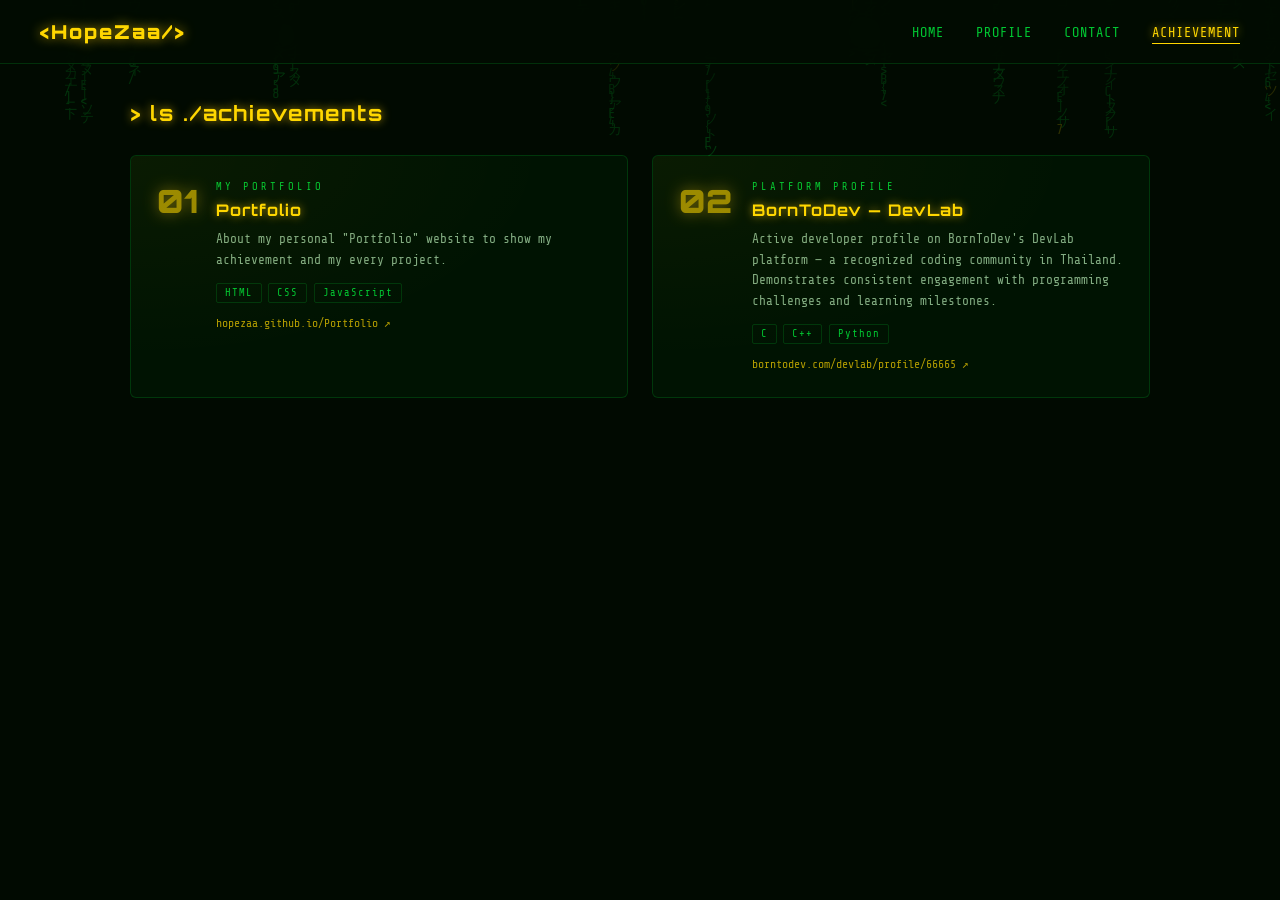
==== achievement.html @ ed98d441 "add" ====
<!DOCTYPE html>
<html lang="en">
<head>
  <meta charset="UTF-8">
  <meta name="viewport" content="width=device-width, initial-scale=1.0">
  <title>HopeZaa | Achievement</title>
  <link rel="stylesheet" href="style.css">
</head>
<body>
  <canvas id="matrix"></canvas>

  <nav>
    <div class="logo">&lt;HopeZaa/&gt;</div>
    <ul>
      <li><a href="index.html">Home</a></li>
      <li><a href="profile.html">Profile</a></li>
      <li><a href="contact.html">Contact</a></li>
      <li><a href="achievement.html" class="active">Achievement</a></li>
    </ul>
  </nav>

  <main class="page achievement-page">
    <h2 class="section-title">&gt; ls ./achievements</h2>
    <div class="achievement-grid">

      <a href="https://hopezaa.github.io/Portfolio/" target="_blank" class="achievement-card">
        <div class="ach-badge">01</div>
        <div class="ach-content">
          <div class="ach-tag">MY PORTFOLIO</div>
          <h3 class="ach-title">Portfolio</h3>
          <p class="ach-desc">About my personal "Portfolio" website to show my achievement and my every project.</p>
          <div class="ach-meta">
            <span class="ach-tech">HTML</span>
            <span class="ach-tech">CSS</span>
            <span class="ach-tech">JavaScript</span>
          </div>
          <div class="ach-link">hopezaa.github.io/Portfolio <span>↗</span></div>
        </div>
        <div class="ach-glow"></div>
      </a>

      <a href="https://www.borntodev.com/devlab/profile/66665" target="_blank" class="achievement-card">
        <div class="ach-badge">02</div>
        <div class="ach-content">
          <div class="ach-tag">PLATFORM PROFILE</div>
          <h3 class="ach-title">BornToDev — DevLab</h3>
          <p class="ach-desc">Active developer profile on BornToDev's DevLab platform — a recognized coding community in Thailand. Demonstrates consistent engagement with programming challenges and learning milestones.</p>
          <div class="ach-meta">
            <span class="ach-tech">C</span>
            <span class="ach-tech">C++</span>
            <span class="ach-tech">Python</span>
          </div>
          <div class="ach-link">borntodev.com/devlab/profile/66665 <span>↗</span></div>
        </div>
        <div class="ach-glow"></div>
      </a>

    </div>
  </main>

  <script src="matrix.js"></script>
</body>
</html>
---- style.css ----
@import url('https://fonts.googleapis.com/css2?family=Share+Tech+Mono&family=Orbitron:wght@400;700;900&display=swap');

*, *::before, *::after { box-sizing: border-box; margin: 0; padding: 0; }

:root {
  --green: #00ff41;
  --green-dim: #00c832;
  --green-dark: #003b00;
  --gold: #ffd700;
  --gold-dim: #b8960c;
  --bg: #020c02;
  --surface: rgba(0, 255, 65, 0.04);
  --border: rgba(0, 255, 65, 0.15);
  --text: #c8ffc8;
}

html, body {
  height: 100%;
  background: var(--bg);
  color: var(--text);
  font-family: 'Share Tech Mono', monospace;
  overflow-x: hidden;
}

#matrix {
  position: fixed;
  top: 0; left: 0;
  width: 100%; height: 100%;
  z-index: 0;
  opacity: 0.18;
}

/* NAV */
nav {
  position: fixed;
  top: 0; left: 0; right: 0;
  z-index: 100;
  display: flex;
  align-items: center;
  justify-content: space-between;
  padding: 0 2.5rem;
  height: 64px;
  background: rgba(2, 12, 2, 0.85);
  backdrop-filter: blur(12px);
  border-bottom: 1px solid var(--border);
}

.logo {
  font-family: 'Orbitron', monospace;
  font-weight: 900;
  font-size: 1.2rem;
  color: var(--gold);
  text-shadow: 0 0 12px var(--gold-dim);
  letter-spacing: 2px;
}

nav ul {
  list-style: none;
  display: flex;
  gap: 2rem;
}

nav a {
  text-decoration: none;
  color: var(--green-dim);
  font-size: 0.85rem;
  letter-spacing: 1px;
  text-transform: uppercase;
  transition: color 0.2s, text-shadow 0.2s;
  position: relative;
}

nav a::after {
  content: '';
  position: absolute;
  bottom: -4px; left: 0;
  width: 0; height: 1px;
  background: var(--gold);
  transition: width 0.3s;
}

nav a:hover, nav a.active {
  color: var(--gold);
  text-shadow: 0 0 8px var(--gold-dim);
}

nav a:hover::after, nav a.active::after { width: 100%; }

/* PAGES */
.page {
  position: relative;
  z-index: 10;
  min-height: 100vh;
  padding: 100px 2.5rem 3rem;
  max-width: 1100px;
  margin: 0 auto;
}

/* HOME */
.glitch-wrapper { margin-bottom: 0.5rem; }

.glitch {
  font-family: 'Orbitron', monospace;
  font-weight: 900;
  font-size: clamp(2rem, 5vw, 3.5rem);
  color: var(--green);
  text-shadow: 0 0 20px var(--green), 0 0 40px var(--green-dark);
  position: relative;
  display: inline-block;
  letter-spacing: 4px;
}

.glitch::before, .glitch::after {
  content: attr(data-text);
  position: absolute;
  top: 0; left: 0;
  width: 100%;
}

.glitch::before {
  color: var(--gold);
  animation: glitch1 3s infinite;
  clip-path: polygon(0 0, 100% 0, 100% 35%, 0 35%);
  opacity: 0.7;
}

.glitch::after {
  color: #00ffff;
  animation: glitch2 3s infinite;
  clip-path: polygon(0 65%, 100% 65%, 100% 100%, 0 100%);
  opacity: 0.5;
}

@keyframes glitch1 {
  0%, 90%, 100% { transform: translate(0); }
  92% { transform: translate(-3px, 1px); }
  94% { transform: translate(3px, -1px); }
  96% { transform: translate(-2px, 2px); }
}

@keyframes glitch2 {
  0%, 88%, 100% { transform: translate(0); }
  90% { transform: translate(3px, -2px); }
  93% { transform: translate(-3px, 1px); }
  96% { transform: translate(2px, -1px); }
}

.subtitle {
  color: var(--gold);
  font-size: 1.1rem;
  margin-bottom: 3rem;
  letter-spacing: 2px;
  text-shadow: 0 0 8px var(--gold-dim);
}

.skills-grid {
  display: grid;
  grid-template-columns: repeat(auto-fit, minmax(240px, 1fr));
  gap: 1.2rem;
  margin-bottom: 2.5rem;
}

.skill-card {
  background: var(--surface);
  border: 1px solid var(--border);
  border-radius: 4px;
  padding: 1.4rem;
  transition: border-color 0.3s, box-shadow 0.3s, transform 0.3s;
  position: relative;
  overflow: hidden;
}

.skill-card::before {
  content: '';
  position: absolute;
  top: 0; left: 0;
  width: 3px; height: 100%;
  background: linear-gradient(to bottom, var(--gold), var(--green));
}

.skill-card:hover {
  border-color: var(--gold);
  box-shadow: 0 0 20px rgba(255, 215, 0, 0.1);
  transform: translateY(-3px);
}

.skill-icon {
  font-family: 'Orbitron', monospace;
  font-size: 1.4rem;
  color: var(--gold);
  margin-bottom: 0.6rem;
  text-shadow: 0 0 10px var(--gold-dim);
}

.skill-card h3 {
  font-size: 0.82rem;
  color: var(--text);
  margin-bottom: 0.8rem;
  line-height: 1.4;
  letter-spacing: 0.5px;
}

.skill-bar {
  height: 3px;
  background: var(--green-dark);
  border-radius: 2px;
  overflow: hidden;
}

.skill-fill {
  height: 100%;
  width: var(--w);
  background: linear-gradient(to right, var(--green), var(--gold));
  box-shadow: 0 0 8px var(--green);
  animation: fillBar 1.5s ease-out forwards;
  transform-origin: left;
}

@keyframes fillBar {
  from { width: 0; }
  to { width: var(--w); }
}

/* TERMINAL */
.terminal-box {
  background: rgba(0, 0, 0, 0.7);
  border: 1px solid var(--border);
  border-radius: 6px;
  overflow: hidden;
  max-width: 600px;
}

.terminal-header {
  background: rgba(0, 255, 65, 0.06);
  padding: 0.5rem 1rem;
  display: flex;
  align-items: center;
  gap: 0.4rem;
  border-bottom: 1px solid var(--border);
}

.dot {
  width: 10px; height: 10px;
  border-radius: 50%;
  display: inline-block;
}
.dot.red { background: #ff5f57; }
.dot.yellow { background: #febc2e; }
.dot.green { background: #28c840; }

.terminal-title {
  margin-left: auto;
  font-size: 0.7rem;
  color: rgba(200, 255, 200, 0.4);
}

.terminal-body {
  padding: 1rem 1.2rem;
  font-size: 0.9rem;
}

.prompt { color: var(--gold); }
.cmd { color: var(--green); }

.cursor {
  color: var(--green);
  animation: blink 1s step-end infinite;
}

@keyframes blink { 50% { opacity: 0; } }

/* PROFILE */
.profile-container {
  display: flex;
  gap: 3rem;
  align-items: flex-start;
  flex-wrap: wrap;
}

.profile-left {
  display: flex;
  flex-direction: column;
  align-items: center;
  gap: 1.5rem;
  flex-shrink: 0;
}

.avatar-frame {
  position: relative;
  width: 200px; height: 200px;
}

.avatar-frame img {
  width: 100%; height: 100%;
  object-fit: cover;
  border-radius: 4px;
  border: 2px solid var(--gold);
  filter: saturate(0.8) contrast(1.1);
  position: relative;
  z-index: 1;
}

.avatar-glow {
  position: absolute;
  inset: -6px;
  border-radius: 6px;
  background: transparent;
  box-shadow: 0 0 30px rgba(255, 215, 0, 0.3), 0 0 60px rgba(0, 255, 65, 0.15);
  z-index: 0;
}

.motto-box {
  background: var(--surface);
  border: 1px solid var(--gold);
  border-radius: 4px;
  padding: 1rem 1.2rem;
  max-width: 220px;
  text-align: center;
  box-shadow: 0 0 15px rgba(255, 215, 0, 0.08);
}

.motto {
  font-size: 0.78rem;
  line-height: 1.6;
  color: var(--text);
}

.motto strong {
  color: var(--gold);
  text-shadow: 0 0 8px var(--gold-dim);
  font-size: 0.82rem;
}

.profile-right { flex: 1; min-width: 260px; }

.section-title {
  font-family: 'Orbitron', monospace;
  font-size: 1.3rem;
  color: var(--gold);
  text-shadow: 0 0 10px var(--gold-dim);
  margin-bottom: 1.8rem;
  letter-spacing: 2px;
}

.info-list { display: flex; flex-direction: column; gap: 0.8rem; }

.info-row {
  display: flex;
  align-items: baseline;
  gap: 0.8rem;
  padding: 0.7rem 1rem;
  background: var(--surface);
  border: 1px solid var(--border);
  border-radius: 3px;
  transition: border-color 0.2s, box-shadow 0.2s;
}

.info-row:hover {
  border-color: var(--gold);
  box-shadow: 0 0 12px rgba(255, 215, 0, 0.08);
}

.info-key {
  color: var(--gold);
  font-size: 0.75rem;
  letter-spacing: 2px;
  min-width: 80px;
}

.info-sep { color: var(--green-dim); }

.info-val {
  color: var(--text);
  font-size: 0.9rem;
}

/* CONTACT */
.contact-grid {
  display: grid;
  grid-template-columns: repeat(auto-fit, minmax(280px, 1fr));
  gap: 1.2rem;
  margin-top: 1rem;
}

.contact-card {
  display: flex;
  align-items: center;
  gap: 1rem;
  padding: 1.2rem 1.4rem;
  background: var(--surface);
  border: 1px solid var(--border);
  border-radius: 4px;
  text-decoration: none;
  transition: border-color 0.3s, box-shadow 0.3s, transform 0.3s;
  position: relative;
  overflow: hidden;
}

.contact-card::before {
  content: '';
  position: absolute;
  top: 0; left: 0;
  width: 3px; height: 100%;
  background: linear-gradient(to bottom, var(--gold), var(--green));
}

.contact-card:hover {
  border-color: var(--gold);
  box-shadow: 0 0 25px rgba(255, 215, 0, 0.12);
  transform: translateX(4px);
}

.contact-icon {
  width: 40px; height: 40px;
  color: var(--gold);
  flex-shrink: 0;
  filter: drop-shadow(0 0 6px var(--gold-dim));
}

.contact-icon svg { width: 100%; height: 100%; }

.contact-info {
  display: flex;
  flex-direction: column;
  gap: 0.2rem;
  flex: 1;
}

.contact-platform {
  font-size: 0.7rem;
  color: var(--green-dim);
  letter-spacing: 2px;
  text-transform: uppercase;
}

.contact-handle {
  font-size: 0.9rem;
  color: var(--text);
}

.contact-arrow {
  color: var(--gold);
  font-size: 1.2rem;
  opacity: 0;
  transition: opacity 0.2s, transform 0.2s;
}

.contact-card:hover .contact-arrow {
  opacity: 1;
  transform: translateX(4px);
}

/* ACHIEVEMENT */
.achievement-grid {
  display: grid;
  grid-template-columns: repeat(auto-fit, minmax(320px, 1fr));
  gap: 1.5rem;
  margin-top: 1rem;
}

.achievement-card {
  display: flex;
  gap: 1.2rem;
  padding: 1.6rem;
  background: var(--surface);
  border: 1px solid var(--border);
  border-radius: 6px;
  text-decoration: none;
  transition: border-color 0.3s, box-shadow 0.3s, transform 0.3s;
  position: relative;
  overflow: hidden;
}

.achievement-card:hover {
  border-color: var(--gold);
  box-shadow: 0 0 30px rgba(255, 215, 0, 0.12), 0 0 60px rgba(0, 255, 65, 0.05);
  transform: translateY(-4px);
}

.ach-glow {
  position: absolute;
  inset: 0;
  background: radial-gradient(ellipse at top left, rgba(255, 215, 0, 0.04), transparent 60%);
  pointer-events: none;
}

.ach-badge {
  font-family: 'Orbitron', monospace;
  font-weight: 900;
  font-size: 2rem;
  color: var(--gold);
  text-shadow: 0 0 15px var(--gold-dim);
  opacity: 0.6;
  flex-shrink: 0;
  line-height: 1;
  padding-top: 0.2rem;
}

.ach-content { flex: 1; }

.ach-tag {
  font-size: 0.65rem;
  letter-spacing: 3px;
  color: var(--green-dim);
  margin-bottom: 0.4rem;
}

.ach-title {
  font-family: 'Orbitron', monospace;
  font-size: 1rem;
  color: var(--gold);
  text-shadow: 0 0 8px var(--gold-dim);
  margin-bottom: 0.6rem;
  letter-spacing: 1px;
}

.ach-desc {
  font-size: 0.8rem;
  color: rgba(200, 255, 200, 0.65);
  line-height: 1.6;
  margin-bottom: 0.8rem;
}

.ach-meta {
  display: flex;
  gap: 0.4rem;
  flex-wrap: wrap;
  margin-bottom: 0.8rem;
}

.ach-tech {
  font-size: 0.65rem;
  padding: 0.2rem 0.5rem;
  border: 1px solid var(--border);
  border-radius: 2px;
  color: var(--green-dim);
  letter-spacing: 1px;
}

.ach-link {
  font-size: 0.72rem;
  color: var(--gold);
  opacity: 0.7;
  transition: opacity 0.2s;
}

.achievement-card:hover .ach-link { opacity: 1; }

/* RESPONSIVE */
@media (max-width: 600px) {
  nav { padding: 0 1rem; }
  nav ul { gap: 1rem; }
  .page { padding: 90px 1rem 2rem; }
  .profile-container { flex-direction: column; align-items: center; }
  .profile-right { width: 100%; }
}

::selection {
      background: rgb(24, 225, 24);
      color: black;
    }
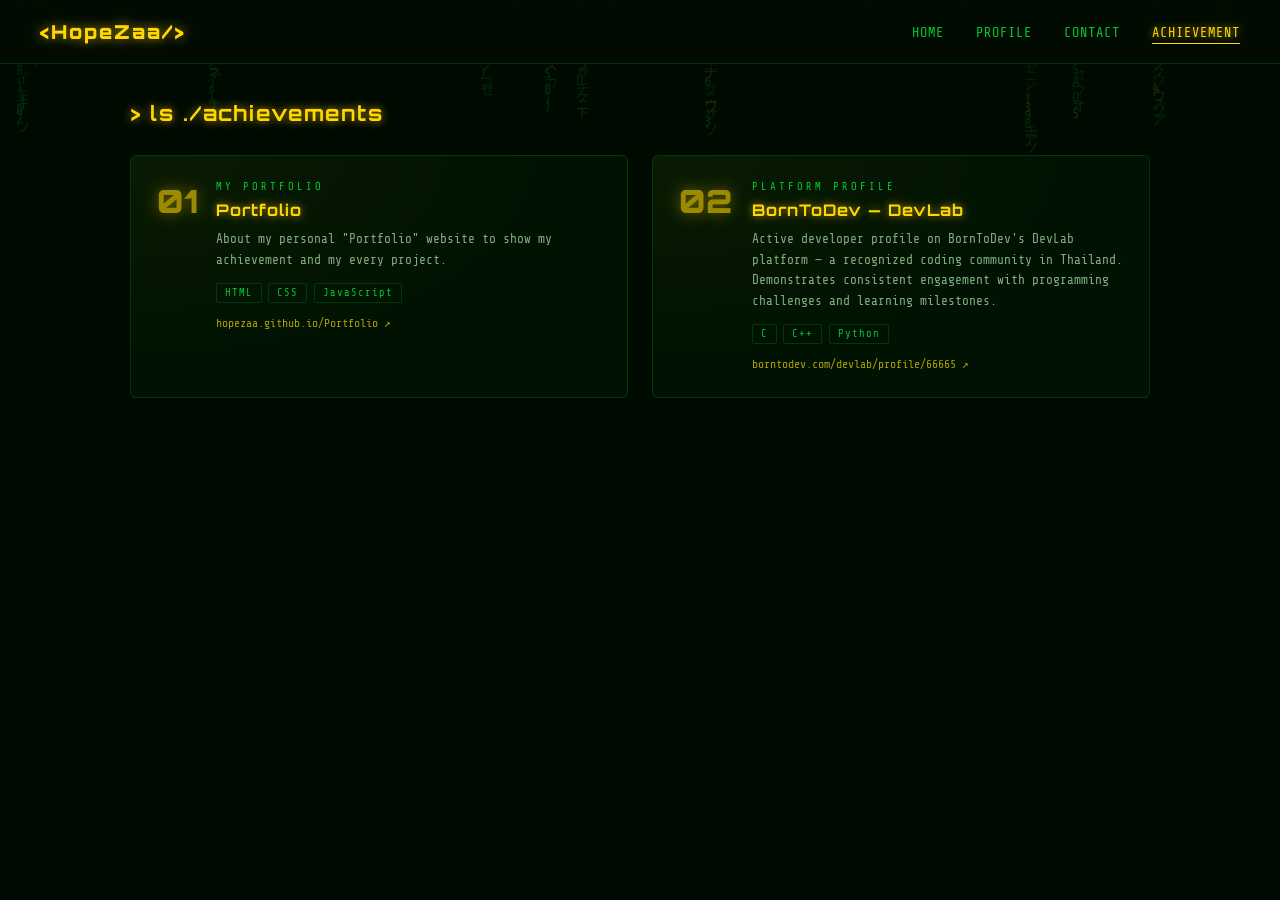
==== commit d1c3fabd: "Update achievement.html" ====
--- a/achievement.html
+++ b/achievement.html
@@ -5,6 +5,7 @@
   <meta name="viewport" content="width=device-width, initial-scale=1.0">
   <title>HopeZaa | Achievement</title>
   <link rel="stylesheet" href="style.css">
+  <link rel="icon" href="https://i.postimg.cc/J0LWpzZm/Hope-Zaa-Favicon.png" type="image/png">
 </head>
 <body>
   <canvas id="matrix"></canvas>
